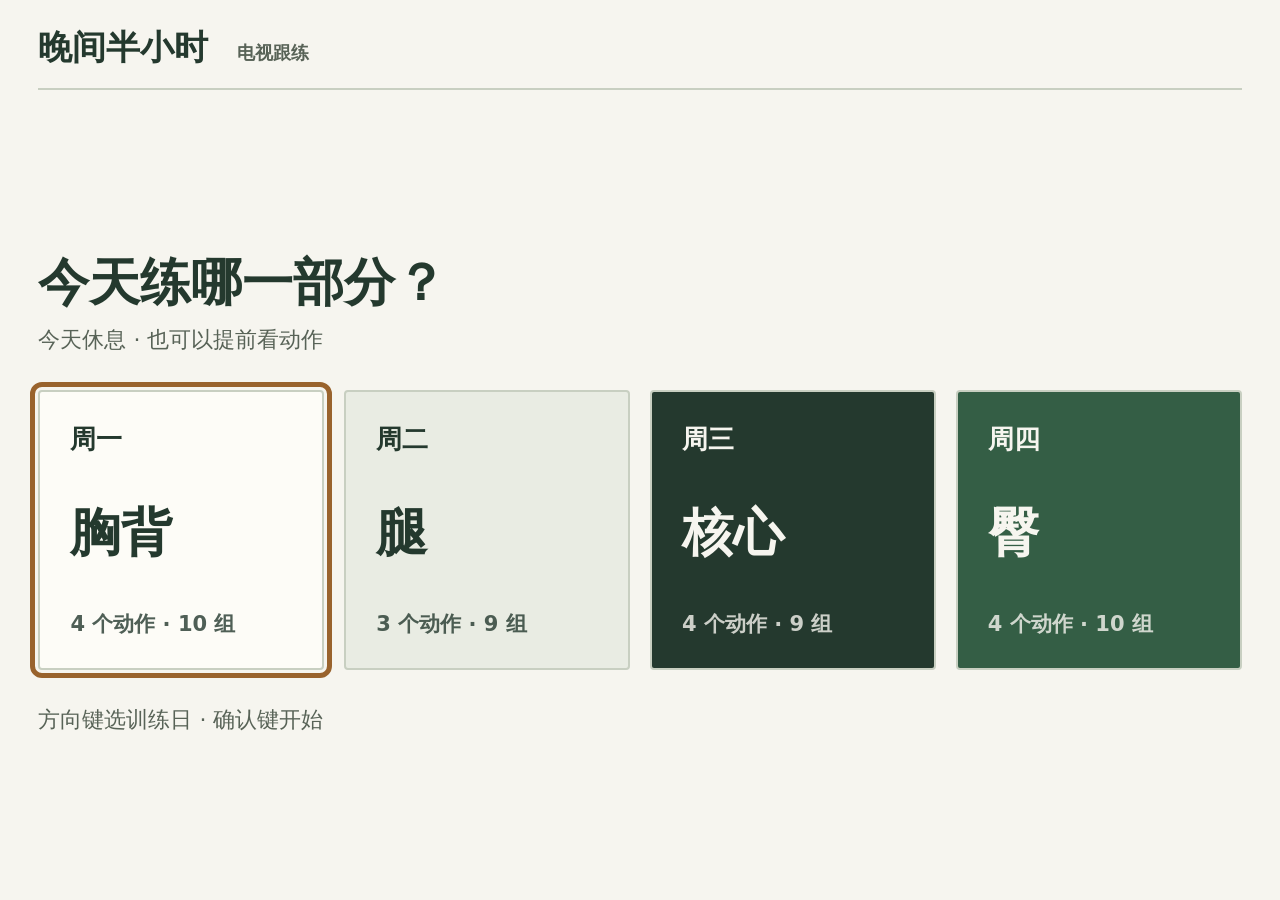
==== tv/index.html @ 26e9beb6 "Add TV workout site for Vercel deployment" ====
<!doctype html>
<html lang="zh-CN">
<head>
  <meta charset="utf-8">
  <meta name="viewport" content="width=device-width, initial-scale=1">
  <meta name="description" content="lola 的电视训练教学：遥控器操作、动态示范与同屏动作步骤。">
  <title>电视跟练 · 晚间半小时</title>
  <link rel="stylesheet" href="tokens.css">
  <link rel="stylesheet" href="tv.css">
  <script defer src="plan.js"></script>
  <script defer src="coaching.js"></script>
  <script defer src="tv-data.js"></script>
  <script defer src="tv.js"></script>
</head>
<body>
  <div class="tv-shell">
    <header class="tv-header"><div id="tv-brand" class="tv-brand">晚间半小时 <span>电视跟练</span></div><div id="tv-header-lesson" class="tv-lesson-heading" hidden><div><p id="tv-position"></p><h1 id="tv-action-name"></h1><p id="tv-dose"></p></div><div class="tv-clock"><strong id="tv-session-time">30:00</strong><span id="tv-session-stage">5 分钟热身起步</span></div></div><button id="tv-home-button" hidden>选择训练日</button></header>
    <main id="tv-main">
      <section id="tv-home" aria-labelledby="tv-home-title">
        <div class="tv-home-intro"><h1 id="tv-home-title">今天练哪一部分？</h1><p id="tv-today"></p></div>
        <div id="tv-days" class="tv-days" aria-label="选择训练日"></div>
        <p class="tv-home-bottom">方向键选训练日 · 确认键开始</p>
      </section>
      <section id="tv-lesson" hidden aria-labelledby="tv-action-name">
        <section class="tv-routine" aria-label="热身和放松"><button id="tv-warmup" class="tv-routine-tab">今日热身</button><button id="tv-cooldown" class="tv-routine-tab">今日放松</button><div id="tv-routine-content" class="tv-routine-content" hidden></div></section>
        <div id="tv-follow-panel" class="tv-follow-panel" role="status"><strong id="tv-follow-main">准备跟练</strong><span id="tv-follow-detail">每次约 4 秒；倒计时是节奏提示，不检测动作。</span><button id="tv-follow-toggle" class="tv-primary">开始自动跟练</button><button id="tv-follow-skip" hidden>跳过本阶段</button></div>
        <div class="tv-stage">
          <div class="tv-demonstration"><div id="tv-media" class="tv-media"></div><p id="tv-media-status" role="status"></p><div class="tv-media-caption"><span id="tv-media-credit"></span><span id="tv-media-quality"></span></div></div>
          <section class="tv-instruction" aria-labelledby="tv-guide-title"><div class="tv-page-heading"><h2 id="tv-guide-title">动作要领</h2></div><div id="tv-guide" tabindex="0" aria-label="动作步骤，可用方向键滚动"><ol id="tv-steps"></ol><div class="tv-cues"><p id="tv-equipment"></p><p id="tv-load"></p><p id="tv-mistakes"></p></div></div></section>
        </div>
        <div class="tv-controls" aria-label="跟练控制"><button id="tv-previous">上一动作</button><button id="tv-play" class="tv-primary">播放示范</button><button id="tv-next">下一动作</button><button id="tv-complete">本组完成</button><button id="tv-rest">休息 60 秒</button><button id="tv-session">开始 30 分钟</button></div>
      </section>
    </main>
    <section id="tv-rest-panel" class="tv-overlay" hidden role="dialog" aria-modal="true" aria-labelledby="tv-rest-title"><div class="tv-rest-content"><h2 id="tv-rest-title">缓一缓，恢复呼吸。</h2><strong id="tv-rest-time">60</strong><p id="tv-rest-note">秒 · 感觉准备好再开始下一组</p><div class="tv-rest-actions"><button id="tv-rest-continue" class="tv-primary">结束休息</button><button id="tv-rest-90">改为 90 秒</button><button id="tv-rest-undo" hidden>撤回本组</button></div><p>倒计时结束后也不会自动开始动作。</p></div></section>
    <div id="tv-notice" class="tv-notice" role="status" hidden></div>
    <noscript>此页面需要浏览器启用 JavaScript。若 ES 只显示文件内容，请选择“用浏览器打开”完整文件夹中的 tv.html。</noscript>
  </div>
</body>
</html>
---- tv/tokens.css ----
:root {
  --color-paper: #f6f5ef;
  --color-surface: #fdfcf7;
  --color-paper-2: #e9ece3;
  --color-ink: #24392e;
  --color-muted: #586357;
  --color-accent: #345e45;
  --color-accent-ink: #fdfcf7;
  --color-rule: #c8cfc1;
  --color-focus: #99632d;
  --color-error: #92352d;
  --color-error-paper: #f7e9e1;
  --color-shadow: #24392e18;
  --color-backdrop: #18251fcc;
  --color-transparent: transparent;
  --font-display: 'Songti SC', 'STSong', 'Noto Serif CJK SC', Georgia, serif;
  --font-body: 'PingFang SC', 'Microsoft YaHei', system-ui, sans-serif;
  --font-mono: 'SFMono-Regular', Consolas, monospace;
  --space-xs: 4px; --space-sm: 8px; --space-md: 16px; --space-lg: 24px; --space-xl: 32px; --space-2xl: 48px; --space-3xl: 64px;
  --text-sm: 12px; --text-base: 14px; --text-md: 16px; --text-lg: 22px; --text-xl: 30px;
  --radius-sm: 4px; --radius-md: 8px;
  --rule-width: 1px;
  --dur-fast: 140ms; --ease-out: ease-out;
}
---- tv/tv.css ----
/* Hallmark · TV training dashboard · existing Garden palette
 * pre-emit critique: P5 H5 E4 S5 R5 V4
 */
*{box-sizing:border-box}
html,body{margin:0;min-height:100%;overflow-x:clip;background:var(--color-paper);color:var(--color-ink)}
body{font-family:var(--font-body);font-size:22px;line-height:1.45}
[hidden]{display:none!important}
button{appearance:none;display:inline-flex;align-items:center;justify-content:center;min-height:58px;padding:10px 20px;border:2px solid var(--color-rule);border-radius:var(--radius-sm);background:var(--color-surface);color:var(--color-ink);font:600 20px var(--font-body);white-space:nowrap;cursor:pointer}
button:focus-visible,#tv-guide:focus-visible{outline:5px solid var(--color-focus);outline-offset:3px}
button:active{background:var(--color-paper-2)}button:disabled{opacity:.45;cursor:default}
.tv-primary{border-color:var(--color-accent);background:var(--color-accent);color:var(--color-accent-ink)}
.tv-primary:active{background:var(--color-ink);color:var(--color-paper)}
h1,h2,p{margin:0}h1,h2{overflow-wrap:anywhere;font-style:normal}
.tv-shell{height:100vh;min-height:650px;max-width:2400px;margin:auto;padding:22px 3vw;display:flex;flex-direction:column;gap:16px}
.tv-header{min-height:68px;display:flex;align-items:center;justify-content:space-between;gap:24px;border-bottom:2px solid var(--color-rule);padding-bottom:14px}
.tv-brand{font:600 34px var(--font-display);white-space:nowrap}.tv-brand span{font:600 18px var(--font-body);margin-left:20px;color:var(--color-muted)}.tv-header button{min-height:52px}
#tv-main{flex:1;min-height:0;display:flex;flex-direction:column}
#tv-home{flex:1;display:flex;flex-direction:column;justify-content:center;gap:34px}
.tv-home-intro h1{font:600 clamp(38px,4vw,72px) var(--font-display)}.tv-home-intro p{margin-top:6px;font-size:clamp(22px,1.7vw,30px);color:var(--color-muted)}
.tv-days{display:grid;grid-template-columns:repeat(4,minmax(0,1fr));gap:20px}
.tv-day{min-height:280px;display:flex;flex-direction:column;align-items:flex-start;justify-content:space-between;padding:30px;background:var(--color-surface);text-align:left;white-space:normal}
.tv-day:nth-child(2){background:var(--color-paper-2)}.tv-day:nth-child(3){background:var(--color-ink);color:var(--color-paper)}.tv-day:nth-child(4){background:var(--color-accent);color:var(--color-paper)}
.tv-day span{font-size:26px}.tv-day strong{font:600 clamp(42px,4vw,72px) var(--font-display)}.tv-day .tv-day-meta{font-size:21px;opacity:.8}.tv-day[aria-current=true]{border:5px solid var(--color-focus)}
.tv-home-bottom{font-size:22px;color:var(--color-muted)}
#tv-lesson{flex:1;min-height:0;display:flex;flex-direction:column;gap:16px}
.tv-lesson-heading{flex:1;min-width:0;display:flex;justify-content:space-between;align-items:center;gap:24px}.tv-lesson-heading>div:first-child{min-width:0}
#tv-position{font-size:20px;color:var(--color-muted)}#tv-action-name{font:600 clamp(38px,3.7vw,64px) var(--font-display);line-height:1.15;margin:2px 0}#tv-dose{font-size:24px;font-weight:600}
.tv-clock{display:flex;flex-direction:column;text-align:right;flex:none}.tv-clock strong{font:700 clamp(42px,3.6vw,64px) var(--font-mono);font-variant-numeric:tabular-nums;line-height:1}.tv-clock span{font-size:18px;color:var(--color-muted)}
.tv-stage{flex:1;min-height:0;display:grid;grid-template-columns:minmax(0,.9fr) minmax(0,1.1fr);gap:24px}
.tv-demonstration{min-height:0;min-width:0;display:flex;flex-direction:column;background:var(--color-ink);padding:12px}.tv-media{flex:1;min-height:0;display:flex;align-items:center;justify-content:center;overflow:hidden;background:var(--color-ink);color:var(--color-paper)}
.tv-media img,.tv-media video{display:block;width:100%;height:100%;max-height:100%;object-fit:contain}.tv-media img.tv-low-resolution{width:auto;height:100%;max-height:440px;object-fit:contain}
#tv-media-status{min-height:24px;padding-top:5px;font-size:16px;color:var(--color-paper)}#tv-media-status[data-error=true]{color:var(--color-error-paper)}
.tv-media-caption{display:flex;justify-content:space-between;gap:12px;font-size:13px;color:var(--color-paper);opacity:.75}.tv-media-caption span{overflow-wrap:anywhere}
.tv-instruction{min-width:0;min-height:0;display:flex;flex-direction:column;background:var(--color-surface);border:2px solid var(--color-rule);padding:18px 22px;gap:10px}
.tv-page-heading{display:flex;justify-content:space-between;align-items:center;gap:12px;border-bottom:2px solid var(--color-rule);padding-bottom:9px}.tv-page-heading h2{font:600 30px var(--font-display)}#tv-variant{min-height:46px;font-size:17px;padding:6px 14px}
#tv-guide{flex:1;min-height:0;overflow-y:auto;scrollbar-width:auto;overflow-wrap:anywhere;padding:2px 6px 4px 3px}
#tv-steps{list-style:none;counter-reset:step;margin:0;padding:0;display:grid;gap:12px}#tv-steps li{counter-increment:step;position:relative;padding-left:46px;font-size:clamp(22px,1.5vw,29px);line-height:1.35}
#tv-steps li::before{content:counter(step);position:absolute;left:0;top:1px;width:32px;height:32px;border-radius:50%;display:grid;place-items:center;background:var(--color-accent);color:var(--color-accent-ink);font:700 19px var(--font-body)}
.tv-cues{margin-top:14px;padding-top:12px;border-top:2px solid var(--color-rule);display:grid;gap:8px}.tv-cues p{font-size:clamp(18px,1.2vw,23px);line-height:1.36}#tv-equipment{font-weight:700}#tv-mistakes{color:var(--color-error)}
.tv-controls{display:grid;grid-template-columns:repeat(6,minmax(0,1fr));gap:12px}.tv-controls button{min-width:0;min-height:64px;padding:8px;font-size:20px}
.tv-overlay{position:fixed;inset:0;z-index:10;display:flex;align-items:center;justify-content:center;padding:24px;background:var(--color-backdrop)}
.tv-rest-content{width:min(760px,100%);padding:38px;background:var(--color-surface);color:var(--color-ink);text-align:center;border-radius:var(--radius-md)}.tv-rest-content h2{font:600 40px var(--font-display)}.tv-rest-content>strong{display:block;font:700 112px var(--font-mono);margin:10px 0}.tv-rest-content>p{font-size:20px;color:var(--color-muted)}.tv-rest-actions{display:flex;justify-content:center;flex-wrap:wrap;gap:18px;margin:25px 0}
.tv-notice{position:fixed;left:8%;right:8%;top:90px;z-index:20;padding:18px;background:var(--color-ink);color:var(--color-paper);font-size:22px;border-radius:var(--radius-sm)}
@media(hover:hover){button:not(:disabled):hover{border-color:var(--color-focus)}}
@media(max-width:1100px){.tv-shell{height:auto;min-height:100vh}.tv-stage{grid-template-columns:minmax(0,1fr)}.tv-media{height:350px;flex:auto}.tv-days{grid-template-columns:repeat(2,minmax(0,1fr))}.tv-day{min-height:220px}.tv-controls{grid-template-columns:repeat(3,minmax(0,1fr))}#tv-guide{max-height:none;overflow:visible}}
@media(max-width:600px){.tv-shell{padding:16px;gap:14px}.tv-header{flex-wrap:wrap}.tv-brand{font-size:24px}.tv-brand span{display:none}.tv-header button{min-height:44px;font-size:16px;order:1}.tv-lesson-heading{flex-basis:100%;order:2;align-items:flex-start}.tv-home-intro h1{font-size:34px}.tv-home-intro p{font-size:18px}.tv-days{gap:10px}.tv-day{min-height:150px;padding:16px}.tv-day span{font-size:17px}.tv-day strong{font-size:32px}.tv-day .tv-day-meta{font-size:14px}.tv-home-bottom{font-size:16px}.tv-clock strong{font-size:30px}.tv-clock span{font-size:12px}#tv-position{font-size:15px}#tv-action-name{font-size:28px}#tv-dose{font-size:16px}.tv-media{height:260px}.tv-instruction{padding:14px}.tv-page-heading h2{font-size:24px}#tv-steps li{font-size:21px}.tv-cues p{font-size:17px}.tv-controls{grid-template-columns:repeat(2,minmax(0,1fr))}.tv-controls button{font-size:17px;min-height:50px}.tv-rest-content{padding:20px}.tv-rest-content h2{font-size:26px}.tv-rest-content>strong{font-size:76px}}
@media(min-width:1101px) and (max-height:760px){.tv-shell{min-height:560px;padding-top:12px;padding-bottom:12px;gap:10px}.tv-header{min-height:50px;padding-bottom:8px}.tv-brand{font-size:27px}.tv-lesson-heading{padding-bottom:6px}#tv-position{font-size:16px}#tv-action-name{font-size:32px}#tv-dose{font-size:19px}.tv-clock strong{font-size:34px}.tv-clock span{font-size:14px}.tv-stage{gap:14px}.tv-instruction{padding:10px 14px;gap:6px}.tv-page-heading{padding-bottom:5px}.tv-page-heading h2{font-size:23px}#tv-steps{gap:7px}#tv-steps li{font-size:20px;line-height:1.28;padding-left:36px}#tv-steps li::before{width:26px;height:26px;font-size:15px}.tv-cues{margin-top:7px;padding-top:6px;gap:4px}.tv-cues p{font-size:16px;line-height:1.3}.tv-controls button{min-height:48px;font-size:17px}#tv-media-status{font-size:14px}}
@media(prefers-reduced-motion:reduce){*{scroll-behavior:auto!important;transition:none!important;animation:none!important}}

.tv-routine{display:flex;gap:12px;flex-wrap:wrap}.tv-routine-tab{min-height:52px;padding:8px 18px;font-size:20px}.tv-routine-content{flex-basis:100%;display:grid;grid-template-columns:repeat(4,minmax(0,1fr));gap:10px}.tv-routine-card{border:2px solid var(--color-rule);background:var(--color-surface);padding:12px;min-width:0}.tv-routine-card strong{font-size:20px;display:block}.tv-routine-card p{font-size:17px;line-height:1.3}.tv-routine-card span{font-weight:700}.tv-routine-icon{display:inline-flex;align-items:center;justify-content:center;width:46px;height:46px;border-radius:50%;background:var(--color-accent);color:var(--color-accent-ink);font-size:26px;margin-bottom:5px}.tv-follow-panel{display:flex;align-items:center;gap:14px;flex-wrap:wrap;padding:10px 16px;background:#dbe8dc;border:2px solid var(--color-rule)}.tv-follow-panel strong{font-size:30px}.tv-follow-panel span{font-size:18px;flex:1;min-width:210px}.tv-follow-panel button{min-height:52px;padding:6px 18px;font-size:18px}@media(max-width:1100px){.tv-routine-content{grid-template-columns:repeat(2,minmax(0,1fr))}}@media(max-width:600px){.tv-routine-content{grid-template-columns:1fr}.tv-follow-panel strong{font-size:25px}}

.tv-routine-open .tv-stage{display:none}
.tv-routine-content{grid-template-columns:repeat(4,minmax(0,1fr))}
.tv-routine-card{display:flex;flex-direction:column;gap:5px;min-height:0}
.tv-routine-media{display:block;width:min(100%,180px);height:180px;object-fit:contain;align-self:center;background:#fff}
.tv-routine-card strong{font-size:23px}
.tv-routine-card p{font-size:19px;flex:1}
.tv-routine-card small{display:block;font-size:13px;color:var(--color-muted);line-height:1.2}
.tv-routine-error{color:var(--color-error);font-size:16px!important}
.tv-breath-guide{width:min(100%,180px);height:180px;align-self:center;display:grid;place-items:center;position:relative;font-size:17px;color:var(--color-ink)}
.tv-breath-guide::before{content:'';position:absolute;width:85px;height:85px;border:6px solid var(--color-accent);border-radius:50%;animation:tv-breathe 6s ease-in-out infinite}
.tv-breath-guide span{position:relative;background:var(--color-surface);padding:3px}
@keyframes tv-breathe{50%{transform:scale(1.5)}}
@media(max-width:1100px){.tv-routine-content{grid-template-columns:repeat(2,minmax(0,1fr))}}
@media(max-width:600px){.tv-routine-content{grid-template-columns:1fr}.tv-routine-card{min-height:0}.tv-routine-media,.tv-breath-guide{height:160px}}
@media(prefers-reduced-motion:reduce){.tv-breath-guide::before{animation:none}}
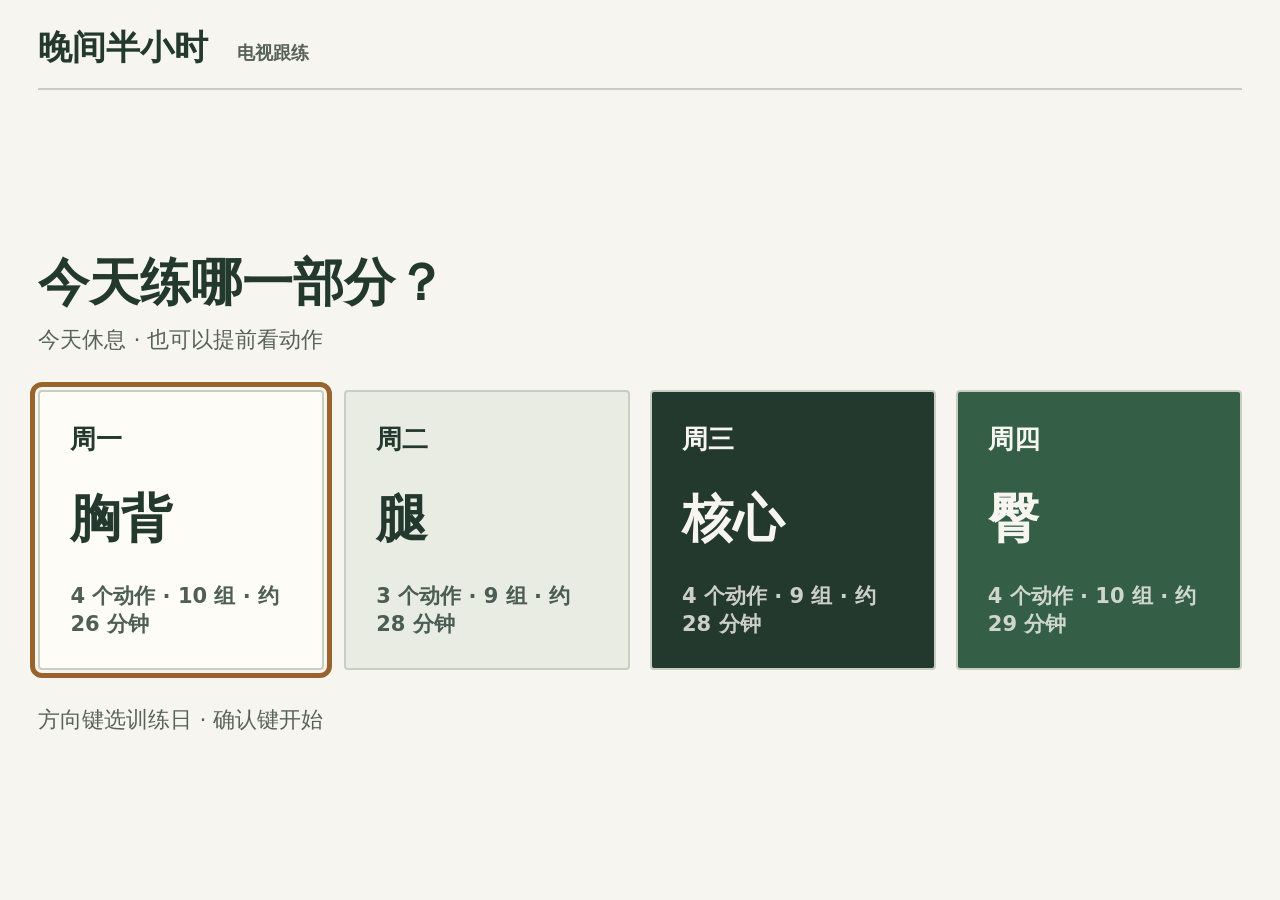
==== commit 6ffad6a1: "Count fifteen reps with paced ring and shorter rests" ====
--- a/tv/index.html
+++ b/tv/index.html
@@ -14,7 +14,7 @@
 </head>
 <body>
   <div class="tv-shell">
-    <header class="tv-header"><div id="tv-brand" class="tv-brand">晚间半小时 <span>电视跟练</span></div><div id="tv-header-lesson" class="tv-lesson-heading" hidden><div><p id="tv-position"></p><h1 id="tv-action-name"></h1><p id="tv-dose"></p></div><div class="tv-clock"><strong id="tv-session-time">30:00</strong><span id="tv-session-stage">5 分钟热身起步</span></div></div><button id="tv-home-button" hidden>选择训练日</button></header>
+    <header class="tv-header"><div id="tv-brand" class="tv-brand">晚间半小时 <span>电视跟练</span></div><div id="tv-header-lesson" class="tv-lesson-heading" hidden><div><p id="tv-position"></p><h1 id="tv-action-name"></h1><p id="tv-dose"></p></div><div class="tv-clock"><strong id="tv-session-time">30:00</strong><span id="tv-session-stage">5 分钟热身起步</span></div></div><div id="tv-follow-orb" class="tv-follow-orb" hidden aria-live="off"><span id="tv-follow-phase">动作</span><strong id="tv-follow-count">1</strong><span id="tv-follow-progress">/ 15</span></div><button id="tv-home-button" hidden>选择训练日</button></header>
     <main id="tv-main">
       <section id="tv-home" aria-labelledby="tv-home-title">
         <div class="tv-home-intro"><h1 id="tv-home-title">今天练哪一部分？</h1><p id="tv-today"></p></div>
@@ -23,17 +23,17 @@
       </section>
       <section id="tv-lesson" hidden aria-labelledby="tv-action-name">
         <section class="tv-routine" aria-label="热身和放松"><button id="tv-warmup" class="tv-routine-tab">今日热身</button><button id="tv-cooldown" class="tv-routine-tab">今日放松</button><div id="tv-routine-content" class="tv-routine-content" hidden></div></section>
-        <div id="tv-follow-panel" class="tv-follow-panel" role="status"><strong id="tv-follow-main">准备跟练</strong><span id="tv-follow-detail">每次约 4 秒；倒计时是节奏提示，不检测动作。</span><button id="tv-follow-toggle" class="tv-primary">开始自动跟练</button><button id="tv-follow-skip" hidden>跳过本阶段</button></div>
+        <div id="tv-follow-panel" class="tv-follow-panel"><button id="tv-follow-toggle" class="tv-primary">开始自动跟练</button><button id="tv-follow-skip" hidden>跳过本阶段</button><span class="tv-follow-hint">圆心数次数，外环走 5 秒；计时不检测实际完成。</span></div>
         <div class="tv-stage">
           <div class="tv-demonstration"><div id="tv-media" class="tv-media"></div><p id="tv-media-status" role="status"></p><div class="tv-media-caption"><span id="tv-media-credit"></span><span id="tv-media-quality"></span></div></div>
           <section class="tv-instruction" aria-labelledby="tv-guide-title"><div class="tv-page-heading"><h2 id="tv-guide-title">动作要领</h2></div><div id="tv-guide" tabindex="0" aria-label="动作步骤，可用方向键滚动"><ol id="tv-steps"></ol><div class="tv-cues"><p id="tv-equipment"></p><p id="tv-load"></p><p id="tv-mistakes"></p></div></div></section>
         </div>
-        <div class="tv-controls" aria-label="跟练控制"><button id="tv-previous">上一动作</button><button id="tv-play" class="tv-primary">播放示范</button><button id="tv-next">下一动作</button><button id="tv-complete">本组完成</button><button id="tv-rest">休息 60 秒</button><button id="tv-session">开始 30 分钟</button></div>
+        <div class="tv-controls" aria-label="跟练控制"><button id="tv-previous">上一动作</button><button id="tv-play" class="tv-primary">播放示范</button><button id="tv-next">下一动作</button><button id="tv-complete">本组完成</button><button id="tv-rest">休息 30 秒</button><button id="tv-session">开始 30 分钟</button></div>
       </section>
     </main>
-    <section id="tv-rest-panel" class="tv-overlay" hidden role="dialog" aria-modal="true" aria-labelledby="tv-rest-title"><div class="tv-rest-content"><h2 id="tv-rest-title">缓一缓，恢复呼吸。</h2><strong id="tv-rest-time">60</strong><p id="tv-rest-note">秒 · 感觉准备好再开始下一组</p><div class="tv-rest-actions"><button id="tv-rest-continue" class="tv-primary">结束休息</button><button id="tv-rest-90">改为 90 秒</button><button id="tv-rest-undo" hidden>撤回本组</button></div><p>倒计时结束后也不会自动开始动作。</p></div></section>
+    <section id="tv-rest-panel" class="tv-overlay" hidden role="dialog" aria-modal="true" aria-labelledby="tv-rest-title"><div class="tv-rest-content"><h2 id="tv-rest-title">缓一缓，恢复呼吸。</h2><strong id="tv-rest-time">30</strong><p id="tv-rest-note">秒 · 感觉准备好再开始下一组</p><div class="tv-rest-actions"><button id="tv-rest-continue" class="tv-primary">结束休息</button><button id="tv-rest-90">改为 90 秒</button><button id="tv-rest-undo" hidden>撤回本组</button></div><p>手动休息结束后，确认准备好再继续。</p></div></section>
     <div id="tv-notice" class="tv-notice" role="status" hidden></div>
-    <noscript>此页面需要浏览器启用 JavaScript。若 ES 只显示文件内容，请选择“用浏览器打开”完整文件夹中的 tv.html。</noscript>
+    <noscript>此页面需要浏览器启用 JavaScript。请在支持 JavaScript 的电视浏览器中打开网页。</noscript>
   </div>
 </body>
 </html>
--- a/tv/tv.css
+++ b/tv/tv.css
@@ -50,6 +50,15 @@
 .tv-routine{display:flex;gap:12px;flex-wrap:wrap}.tv-routine-tab{min-height:52px;padding:8px 18px;font-size:20px}.tv-routine-content{flex-basis:100%;display:grid;grid-template-columns:repeat(4,minmax(0,1fr));gap:10px}.tv-routine-card{border:2px solid var(--color-rule);background:var(--color-surface);padding:12px;min-width:0}.tv-routine-card strong{font-size:20px;display:block}.tv-routine-card p{font-size:17px;line-height:1.3}.tv-routine-card span{font-weight:700}.tv-routine-icon{display:inline-flex;align-items:center;justify-content:center;width:46px;height:46px;border-radius:50%;background:var(--color-accent);color:var(--color-accent-ink);font-size:26px;margin-bottom:5px}.tv-follow-panel{display:flex;align-items:center;gap:14px;flex-wrap:wrap;padding:10px 16px;background:#dbe8dc;border:2px solid var(--color-rule)}.tv-follow-panel strong{font-size:30px}.tv-follow-panel span{font-size:18px;flex:1;min-width:210px}.tv-follow-panel button{min-height:52px;padding:6px 18px;font-size:18px}@media(max-width:1100px){.tv-routine-content{grid-template-columns:repeat(2,minmax(0,1fr))}}@media(max-width:600px){.tv-routine-content{grid-template-columns:1fr}.tv-follow-panel strong{font-size:25px}}
 
 .tv-routine-open .tv-stage{display:none}
+.tv-header #tv-home-button{order:1}
+.tv-follow-orb{order:2;flex:none;position:relative;width:112px;height:112px;border-radius:50%;background:var(--color-accent);background:conic-gradient(var(--color-focus) var(--ring-angle,360deg),var(--color-rule) 0);color:var(--color-paper);display:flex;flex-direction:column;align-items:center;justify-content:center;text-align:center;line-height:1}
+.tv-follow-orb::before{content:'';position:absolute;inset:9px;border-radius:50%;background:var(--color-accent)}
+.tv-follow-orb strong{position:relative;font:700 51px var(--font-mono);font-variant-numeric:tabular-nums;margin:3px 0}
+.tv-follow-orb span{position:relative;font-size:15px;font-weight:700}
+.tv-follow-orb[data-mode=rest]::before{background:var(--color-ink)}
+.tv-follow-orb[data-paused=true]{opacity:.65}
+.tv-follow-panel{min-height:70px}
+.tv-follow-hint{margin-left:auto;font-size:19px!important;flex:0 1 auto!important;min-width:0!important}
 .tv-routine-content{grid-template-columns:repeat(4,minmax(0,1fr))}
 .tv-routine-card{display:flex;flex-direction:column;gap:5px;min-height:0}
 .tv-routine-media{display:block;width:min(100%,180px);height:180px;object-fit:contain;align-self:center;background:#fff}
@@ -63,4 +72,6 @@
 @keyframes tv-breathe{50%{transform:scale(1.5)}}
 @media(max-width:1100px){.tv-routine-content{grid-template-columns:repeat(2,minmax(0,1fr))}}
 @media(max-width:600px){.tv-routine-content{grid-template-columns:1fr}.tv-routine-card{min-height:0}.tv-routine-media,.tv-breath-guide{height:160px}}
+@media(max-width:600px){.tv-follow-orb{width:84px;height:84px}.tv-follow-orb::before{inset:6px}.tv-follow-orb strong{font-size:36px}.tv-follow-orb span{font-size:11px}.tv-follow-hint{flex-basis:100%!important;margin-left:0}}
+@media(max-width:600px){.tv-header-lesson-open{display:grid;grid-template-columns:minmax(0,1fr) auto;align-items:start}.tv-header-lesson-open #tv-home-button{grid-column:1;grid-row:1;justify-self:start}.tv-header-lesson-open .tv-follow-orb{grid-column:2;grid-row:1;justify-self:end}.tv-header-lesson-open .tv-lesson-heading{grid-column:1/-1;grid-row:2;min-width:0}}
 @media(prefers-reduced-motion:reduce){.tv-breath-guide::before{animation:none}}
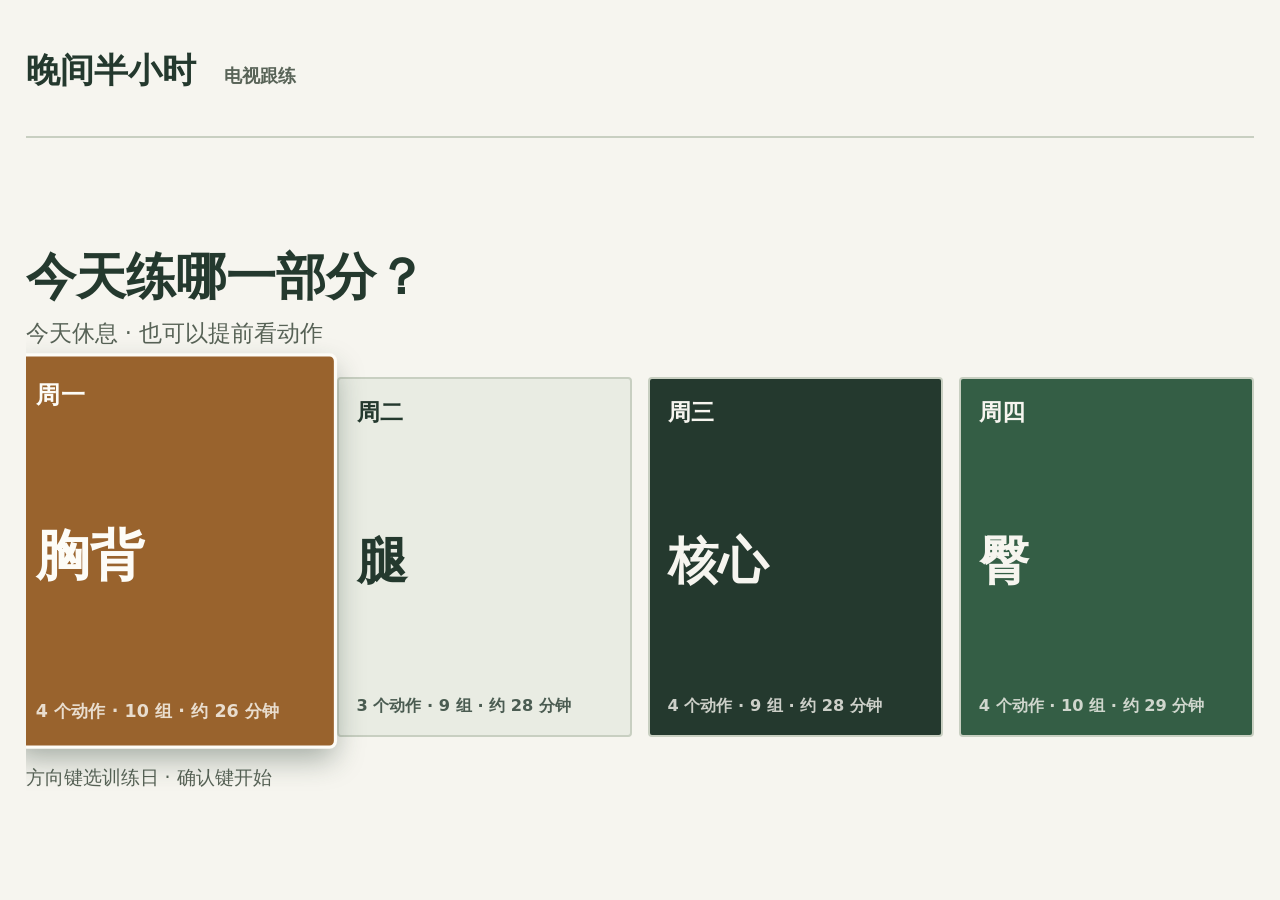
==== commit 60fbbb5d: "Keep TV follow timer visible and strengthen remote focus" ====
--- a/tv/index.html
+++ b/tv/index.html
@@ -14,7 +14,7 @@
 </head>
 <body>
   <div class="tv-shell">
-    <header class="tv-header"><div id="tv-brand" class="tv-brand">晚间半小时 <span>电视跟练</span></div><div id="tv-header-lesson" class="tv-lesson-heading" hidden><div><p id="tv-position"></p><h1 id="tv-action-name"></h1><p id="tv-dose"></p></div><div class="tv-clock"><strong id="tv-session-time">30:00</strong><span id="tv-session-stage">5 分钟热身起步</span></div></div><div id="tv-follow-orb" class="tv-follow-orb" hidden aria-live="off"><span id="tv-follow-phase">动作</span><strong id="tv-follow-count">1</strong><span id="tv-follow-progress">/ 15</span></div><button id="tv-home-button" hidden>选择训练日</button></header>
+    <header class="tv-header"><div id="tv-brand" class="tv-brand">晚间半小时 <span>电视跟练</span></div><div id="tv-header-lesson" class="tv-lesson-heading" hidden><div><p id="tv-position"></p><h1 id="tv-action-name"></h1><p id="tv-dose"></p></div><div class="tv-clock"><strong id="tv-session-time">30:00</strong><span id="tv-session-stage">5 分钟热身起步</span></div></div><div id="tv-follow-orb" class="tv-follow-orb" hidden aria-live="off"><svg class="tv-follow-ring" viewBox="0 0 100 100" aria-hidden="true"><circle class="tv-follow-ring-track" cx="50" cy="50" r="44"></circle><circle id="tv-follow-ring-progress" class="tv-follow-ring-progress" cx="50" cy="50" r="44"></circle></svg><span id="tv-follow-phase">动作</span><strong id="tv-follow-count">1</strong><span id="tv-follow-progress">/ 15</span></div><button id="tv-home-button" hidden>选择训练日</button></header>
     <main id="tv-main">
       <section id="tv-home" aria-labelledby="tv-home-title">
         <div class="tv-home-intro"><h1 id="tv-home-title">今天练哪一部分？</h1><p id="tv-today"></p></div>
@@ -23,12 +23,12 @@
       </section>
       <section id="tv-lesson" hidden aria-labelledby="tv-action-name">
         <section class="tv-routine" aria-label="热身和放松"><button id="tv-warmup" class="tv-routine-tab">今日热身</button><button id="tv-cooldown" class="tv-routine-tab">今日放松</button><div id="tv-routine-content" class="tv-routine-content" hidden></div></section>
-        <div id="tv-follow-panel" class="tv-follow-panel"><button id="tv-follow-toggle" class="tv-primary">开始自动跟练</button><button id="tv-follow-skip" hidden>跳过本阶段</button><span class="tv-follow-hint">圆心数次数，外环走 5 秒；计时不检测实际完成。</span></div>
+        <div id="tv-follow-panel" class="tv-follow-panel"><button id="tv-follow-toggle" class="tv-primary">开始自动跟练</button><button id="tv-follow-skip" hidden>跳过本阶段</button></div>
         <div class="tv-stage">
           <div class="tv-demonstration"><div id="tv-media" class="tv-media"></div><p id="tv-media-status" role="status"></p><div class="tv-media-caption"><span id="tv-media-credit"></span><span id="tv-media-quality"></span></div></div>
           <section class="tv-instruction" aria-labelledby="tv-guide-title"><div class="tv-page-heading"><h2 id="tv-guide-title">动作要领</h2></div><div id="tv-guide" tabindex="0" aria-label="动作步骤，可用方向键滚动"><ol id="tv-steps"></ol><div class="tv-cues"><p id="tv-equipment"></p><p id="tv-load"></p><p id="tv-mistakes"></p></div></div></section>
         </div>
-        <div class="tv-controls" aria-label="跟练控制"><button id="tv-previous">上一动作</button><button id="tv-play" class="tv-primary">播放示范</button><button id="tv-next">下一动作</button><button id="tv-complete">本组完成</button><button id="tv-rest">休息 30 秒</button><button id="tv-session">开始 30 分钟</button></div>
+        <div class="tv-controls" aria-label="跟练控制"><button id="tv-previous">上一动作</button><button id="tv-next">下一动作</button><button id="tv-complete">本组完成</button><button id="tv-rest">休息 30 秒</button><button id="tv-session">开始 30 分钟</button></div>
       </section>
     </main>
     <section id="tv-rest-panel" class="tv-overlay" hidden role="dialog" aria-modal="true" aria-labelledby="tv-rest-title"><div class="tv-rest-content"><h2 id="tv-rest-title">缓一缓，恢复呼吸。</h2><strong id="tv-rest-time">30</strong><p id="tv-rest-note">秒 · 感觉准备好再开始下一组</p><div class="tv-rest-actions"><button id="tv-rest-continue" class="tv-primary">结束休息</button><button id="tv-rest-90">改为 90 秒</button><button id="tv-rest-undo" hidden>撤回本组</button></div><p>手动休息结束后，确认准备好再继续。</p></div></section>
--- a/tv/tokens.css
+++ b/tv/tokens.css
@@ -11,6 +11,7 @@
   --color-error: #92352d;
   --color-error-paper: #f7e9e1;
   --color-shadow: #24392e18;
+  --color-shadow-strong: #24392e66;
   --color-backdrop: #18251fcc;
   --color-transparent: transparent;
   --font-display: 'Songti SC', 'STSong', 'Noto Serif CJK SC', Georgia, serif;
--- a/tv/tv.css
+++ b/tv/tv.css
@@ -29,7 +29,7 @@
 .tv-stage{flex:1;min-height:0;display:grid;grid-template-columns:minmax(0,.9fr) minmax(0,1.1fr);gap:24px}
 .tv-demonstration{min-height:0;min-width:0;display:flex;flex-direction:column;background:var(--color-ink);padding:12px}.tv-media{flex:1;min-height:0;display:flex;align-items:center;justify-content:center;overflow:hidden;background:var(--color-ink);color:var(--color-paper)}
 .tv-media img,.tv-media video{display:block;width:100%;height:100%;max-height:100%;object-fit:contain}.tv-media img.tv-low-resolution{width:auto;height:100%;max-height:440px;object-fit:contain}
-#tv-media-status{min-height:24px;padding-top:5px;font-size:16px;color:var(--color-paper)}#tv-media-status[data-error=true]{color:var(--color-error-paper)}
+#tv-media-status{min-height:24px;padding-top:5px;font-size:16px;color:var(--color-paper)}#tv-media-status:empty{display:none}#tv-media-status[data-error=true]{color:var(--color-error-paper)}
 .tv-media-caption{display:flex;justify-content:space-between;gap:12px;font-size:13px;color:var(--color-paper);opacity:.75}.tv-media-caption span{overflow-wrap:anywhere}
 .tv-instruction{min-width:0;min-height:0;display:flex;flex-direction:column;background:var(--color-surface);border:2px solid var(--color-rule);padding:18px 22px;gap:10px}
 .tv-page-heading{display:flex;justify-content:space-between;align-items:center;gap:12px;border-bottom:2px solid var(--color-rule);padding-bottom:9px}.tv-page-heading h2{font:600 30px var(--font-display)}#tv-variant{min-height:46px;font-size:17px;padding:6px 14px}
@@ -37,7 +37,7 @@
 #tv-steps{list-style:none;counter-reset:step;margin:0;padding:0;display:grid;gap:12px}#tv-steps li{counter-increment:step;position:relative;padding-left:46px;font-size:clamp(22px,1.5vw,29px);line-height:1.35}
 #tv-steps li::before{content:counter(step);position:absolute;left:0;top:1px;width:32px;height:32px;border-radius:50%;display:grid;place-items:center;background:var(--color-accent);color:var(--color-accent-ink);font:700 19px var(--font-body)}
 .tv-cues{margin-top:14px;padding-top:12px;border-top:2px solid var(--color-rule);display:grid;gap:8px}.tv-cues p{font-size:clamp(18px,1.2vw,23px);line-height:1.36}#tv-equipment{font-weight:700}#tv-mistakes{color:var(--color-error)}
-.tv-controls{display:grid;grid-template-columns:repeat(6,minmax(0,1fr));gap:12px}.tv-controls button{min-width:0;min-height:64px;padding:8px;font-size:20px}
+.tv-controls{display:grid;grid-template-columns:repeat(5,minmax(0,1fr));gap:12px}.tv-controls button{min-width:0;min-height:64px;padding:8px;font-size:20px}
 .tv-overlay{position:fixed;inset:0;z-index:10;display:flex;align-items:center;justify-content:center;padding:24px;background:var(--color-backdrop)}
 .tv-rest-content{width:min(760px,100%);padding:38px;background:var(--color-surface);color:var(--color-ink);text-align:center;border-radius:var(--radius-md)}.tv-rest-content h2{font:600 40px var(--font-display)}.tv-rest-content>strong{display:block;font:700 112px var(--font-mono);margin:10px 0}.tv-rest-content>p{font-size:20px;color:var(--color-muted)}.tv-rest-actions{display:flex;justify-content:center;flex-wrap:wrap;gap:18px;margin:25px 0}
 .tv-notice{position:fixed;left:8%;right:8%;top:90px;z-index:20;padding:18px;background:var(--color-ink);color:var(--color-paper);font-size:22px;border-radius:var(--radius-sm)}
@@ -47,7 +47,7 @@
 @media(min-width:1101px) and (max-height:760px){.tv-shell{min-height:560px;padding-top:12px;padding-bottom:12px;gap:10px}.tv-header{min-height:50px;padding-bottom:8px}.tv-brand{font-size:27px}.tv-lesson-heading{padding-bottom:6px}#tv-position{font-size:16px}#tv-action-name{font-size:32px}#tv-dose{font-size:19px}.tv-clock strong{font-size:34px}.tv-clock span{font-size:14px}.tv-stage{gap:14px}.tv-instruction{padding:10px 14px;gap:6px}.tv-page-heading{padding-bottom:5px}.tv-page-heading h2{font-size:23px}#tv-steps{gap:7px}#tv-steps li{font-size:20px;line-height:1.28;padding-left:36px}#tv-steps li::before{width:26px;height:26px;font-size:15px}.tv-cues{margin-top:7px;padding-top:6px;gap:4px}.tv-cues p{font-size:16px;line-height:1.3}.tv-controls button{min-height:48px;font-size:17px}#tv-media-status{font-size:14px}}
 @media(prefers-reduced-motion:reduce){*{scroll-behavior:auto!important;transition:none!important;animation:none!important}}
 
-.tv-routine{display:flex;gap:12px;flex-wrap:wrap}.tv-routine-tab{min-height:52px;padding:8px 18px;font-size:20px}.tv-routine-content{flex-basis:100%;display:grid;grid-template-columns:repeat(4,minmax(0,1fr));gap:10px}.tv-routine-card{border:2px solid var(--color-rule);background:var(--color-surface);padding:12px;min-width:0}.tv-routine-card strong{font-size:20px;display:block}.tv-routine-card p{font-size:17px;line-height:1.3}.tv-routine-card span{font-weight:700}.tv-routine-icon{display:inline-flex;align-items:center;justify-content:center;width:46px;height:46px;border-radius:50%;background:var(--color-accent);color:var(--color-accent-ink);font-size:26px;margin-bottom:5px}.tv-follow-panel{display:flex;align-items:center;gap:14px;flex-wrap:wrap;padding:10px 16px;background:#dbe8dc;border:2px solid var(--color-rule)}.tv-follow-panel strong{font-size:30px}.tv-follow-panel span{font-size:18px;flex:1;min-width:210px}.tv-follow-panel button{min-height:52px;padding:6px 18px;font-size:18px}@media(max-width:1100px){.tv-routine-content{grid-template-columns:repeat(2,minmax(0,1fr))}}@media(max-width:600px){.tv-routine-content{grid-template-columns:1fr}.tv-follow-panel strong{font-size:25px}}
+.tv-routine{display:flex;gap:12px;flex-wrap:wrap}.tv-routine-tab{min-height:52px;padding:8px 18px;font-size:20px}.tv-routine-content{flex-basis:100%;display:grid;grid-template-columns:repeat(4,minmax(0,1fr));gap:10px}.tv-routine-card{border:2px solid var(--color-rule);background:var(--color-surface);padding:12px;min-width:0}.tv-routine-card strong{font-size:20px;display:block}.tv-routine-card p{font-size:17px;line-height:1.3}.tv-routine-card span{font-weight:700}.tv-routine-icon{display:inline-flex;align-items:center;justify-content:center;width:46px;height:46px;border-radius:50%;background:var(--color-accent);color:var(--color-accent-ink);font-size:26px;margin-bottom:5px}.tv-follow-panel{display:flex;align-items:center;gap:10px;flex-wrap:nowrap;padding:5px 8px;background:#dbe8dc;border:2px solid var(--color-rule)}.tv-follow-panel button{flex:1 1 0;max-width:300px;min-width:0;min-height:50px;padding:5px 10px;font-size:18px;white-space:nowrap}@media(max-width:1100px){.tv-routine-content{grid-template-columns:repeat(2,minmax(0,1fr))}}@media(max-width:600px){.tv-routine-content{grid-template-columns:1fr}}
 
 .tv-routine-open .tv-stage{display:none}
 .tv-header #tv-home-button{order:1}
@@ -57,8 +57,7 @@
 .tv-follow-orb span{position:relative;font-size:15px;font-weight:700}
 .tv-follow-orb[data-mode=rest]::before{background:var(--color-ink)}
 .tv-follow-orb[data-paused=true]{opacity:.65}
-.tv-follow-panel{min-height:70px}
-.tv-follow-hint{margin-left:auto;font-size:19px!important;flex:0 1 auto!important;min-width:0!important}
+.tv-follow-panel{min-height:62px}
 .tv-routine-content{grid-template-columns:repeat(4,minmax(0,1fr))}
 .tv-routine-card{display:flex;flex-direction:column;gap:5px;min-height:0}
 .tv-routine-media{display:block;width:min(100%,180px);height:180px;object-fit:contain;align-self:center;background:#fff}
@@ -72,6 +71,87 @@
 @keyframes tv-breathe{50%{transform:scale(1.5)}}
 @media(max-width:1100px){.tv-routine-content{grid-template-columns:repeat(2,minmax(0,1fr))}}
 @media(max-width:600px){.tv-routine-content{grid-template-columns:1fr}.tv-routine-card{min-height:0}.tv-routine-media,.tv-breath-guide{height:160px}}
-@media(max-width:600px){.tv-follow-orb{width:84px;height:84px}.tv-follow-orb::before{inset:6px}.tv-follow-orb strong{font-size:36px}.tv-follow-orb span{font-size:11px}.tv-follow-hint{flex-basis:100%!important;margin-left:0}}
+@media(max-width:600px){.tv-follow-orb{width:84px;height:84px}.tv-follow-orb::before{inset:6px}.tv-follow-orb strong{font-size:36px}.tv-follow-orb span{font-size:11px}.tv-follow-panel button{font-size:16px}}
 @media(max-width:600px){.tv-header-lesson-open{display:grid;grid-template-columns:minmax(0,1fr) auto;align-items:start}.tv-header-lesson-open #tv-home-button{grid-column:1;grid-row:1;justify-self:start}.tv-header-lesson-open .tv-follow-orb{grid-column:2;grid-row:1;justify-self:end}.tv-header-lesson-open .tv-lesson-heading{grid-column:1/-1;grid-row:2;min-width:0}}
 @media(prefers-reduced-motion:reduce){.tv-breath-guide::before{animation:none}}
+
+/* Hallmark · Sony TV 16:9 training canvas · pre-emit critique: P5 H5 E4 S5 R5 V4
+ * WebView may expose a 960×540 CSS viewport on a 1920×1080 panel.
+ */
+html,body{width:100%;height:100%;overflow:hidden}
+body{font-size:clamp(13px,2.1vh,23px)}
+.tv-shell{width:100%;height:100vh;min-height:0;max-width:none;padding:1.3vh 2vw;gap:1vh;overflow:hidden}
+.tv-header,.tv-header-lesson-open{height:14vh;max-height:150px;min-height:0;flex:none;display:flex;flex-wrap:nowrap;align-items:center;gap:1vw;padding-bottom:.7vh}
+.tv-header button{height:6.2vh;min-height:0;padding:.5vh 1.3vw;font-size:clamp(14px,2.1vh,23px)}
+.tv-lesson-heading{flex:1;min-height:0;min-width:0;gap:1vw}
+.tv-header-lesson-open .tv-lesson-heading{order:0;grid-column:auto;grid-row:auto;flex:1;flex-basis:0;align-items:center}
+.tv-header-lesson-open #tv-home-button{order:2;grid-column:auto;grid-row:auto}
+.tv-header-lesson-open .tv-follow-orb{order:3;grid-column:auto;grid-row:auto}
+#tv-position{font-size:clamp(13px,2.25vh,23px)}
+#tv-action-name{font-size:clamp(25px,4.5vh,50px);line-height:1.1;margin:0}
+#tv-dose{font-size:clamp(13px,2.35vh,26px);line-height:1.22}
+.tv-clock strong{font-size:clamp(26px,4.7vh,52px)}
+.tv-clock span{font-size:clamp(11px,1.8vh,20px)}
+.tv-follow-orb{position:fixed;top:1.7vh;right:2vw;z-index:5;width:10vh;height:10vh;min-width:54px;min-height:54px}
+.tv-follow-orb{background:var(--color-accent)}
+.tv-follow-ring{position:absolute;inset:0;width:100%;height:100%;z-index:2;overflow:visible;transform:rotate(-90deg)}
+.tv-follow-ring circle{fill:none;stroke-width:7}
+.tv-follow-ring-track{stroke:var(--color-rule)}
+.tv-follow-ring-progress{stroke:var(--color-focus);stroke-linecap:round;stroke-dasharray:276.46;stroke-dashoffset:0}
+.tv-follow-orb span,.tv-follow-orb strong{z-index:3}
+.tv-header-lesson-open #tv-home-button{margin-right:12vh}
+.tv-follow-orb::before{inset:.8vh}
+.tv-follow-orb strong{font-size:clamp(25px,4.5vh,50px)}
+.tv-follow-orb span{font-size:clamp(9px,1.25vh,15px)}
+#tv-main,#tv-lesson{min-height:0;overflow:hidden}
+#tv-lesson{gap:1vh}
+.tv-routine{flex:none;min-height:5.8vh;gap:.7vw;flex-wrap:nowrap}
+.tv-routine-tab{height:5.8vh;min-height:0;padding:.45vh 1.3vw;font-size:clamp(14px,2.1vh,23px)}
+.tv-follow-panel{flex:none;min-height:0;height:6.4vh;padding:.45vh .6vw;gap:.8vw}
+.tv-follow-panel button{height:5.1vh;min-height:0;max-width:none;flex:0 1 auto;padding:.3vh 1.3vw;font-size:clamp(14px,2.05vh,22px)}
+.tv-stage{flex:1;min-height:0;grid-template-columns:minmax(0,3fr) minmax(0,2fr);gap:1.1vw}
+.tv-demonstration{padding:.7vh;overflow:hidden}
+.tv-media{height:auto;flex:1 1 auto;min-height:0}
+.tv-media img.tv-low-resolution{height:100%;max-height:100%;max-width:100%}
+#tv-media-status{min-height:0;font-size:clamp(11px,1.5vh,17px)}
+.tv-media-caption{font-size:clamp(9px,1.25vh,15px);line-height:1.15}
+.tv-instruction{min-height:0;padding:1vh 1.1vw;gap:.5vh;border-width:1px;overflow:hidden}
+.tv-page-heading{padding-bottom:.45vh}
+.tv-page-heading h2{font-size:clamp(16px,2.45vh,28px)}
+#tv-guide{min-height:0;overflow-y:auto;padding:0 .25vw 0 0}
+#tv-steps{gap:.7vh}
+#tv-steps li{font-size:clamp(11px,1.72vh,19px);line-height:1.23;padding-left:clamp(23px,2.4vw,39px)}
+#tv-steps li::before{width:clamp(18px,2.1vh,27px);height:clamp(18px,2.1vh,27px);font-size:clamp(11px,1.55vh,18px)}
+.tv-cues{margin-top:.8vh;padding-top:.7vh;gap:.45vh;border-top-width:1px}
+.tv-cues p{font-size:clamp(10px,1.56vh,17px);line-height:1.23}
+.tv-guide-compact #tv-steps li{font-size:clamp(10px,1.55vh,17px);line-height:1.18}
+.tv-guide-compact .tv-cues p{font-size:clamp(9px,1.4vh,15px);line-height:1.18}
+.tv-guide-compact #tv-steps{gap:.35vh}
+.tv-controls{flex:none;display:grid;grid-template-columns:repeat(5,minmax(0,1fr));gap:.8vw}
+.tv-controls button{height:7vh;min-height:0;padding:.4vh .5vw;font-size:clamp(13px,2vh,22px)}
+.tv-routine-open .tv-routine{flex:1;min-height:0;display:grid;grid-template-columns:repeat(4,minmax(0,1fr));grid-template-rows:5.8vh minmax(0,1fr);align-items:start;gap:.8vh .8vw}
+.tv-routine-open .tv-routine-tab{justify-self:start}
+.tv-routine-open .tv-routine-content{grid-column:1/-1;min-height:0;height:100%;overflow:hidden;display:grid;grid-template-columns:repeat(4,minmax(0,1fr));gap:.8vw}
+.tv-routine-card{height:100%;min-height:0;overflow:hidden;padding:.7vh .65vw;gap:.5vh}
+.tv-routine-media,.tv-breath-guide{width:100%;height:22vh;min-height:0;max-height:230px;flex:none}
+.tv-routine-card strong{font-size:clamp(15px,2.15vh,24px);line-height:1.15}
+.tv-routine-card p{font-size:clamp(12px,1.8vh,20px);line-height:1.23;flex:0 1 auto}
+.tv-routine-card span{font-size:clamp(12px,1.9vh,21px)}
+.tv-routine-card small{font-size:clamp(9px,1.25vh,14px);line-height:1.12}
+.tv-routine-open .tv-controls{display:none}
+.tv-routine-open .tv-stage{display:none}
+button{position:relative;transition:transform 140ms ease-out,box-shadow 140ms ease-out,background-color 140ms ease-out,color 140ms ease-out}
+button:focus:not(:disabled),button:focus-visible:not(:disabled){z-index:2;outline:0;border-color:var(--color-focus);background:var(--color-focus);color:var(--color-accent-ink);transform:translateY(-.35vh) scale(1.045);box-shadow:0 0 0 2px var(--color-surface),0 .9vh 2vh var(--color-shadow-strong)}
+button.tv-remote-focused:not([disabled]){z-index:4;outline:0!important;border-color:var(--color-focus)!important;background:var(--color-focus)!important;color:var(--color-accent-ink)!important;transform:translateY(-6px) scale(1.08)!important;box-shadow:0 0 0 3px var(--color-surface),0 12px 28px var(--color-shadow-strong)!important}
+button:active:not(:disabled){transform:translateY(0) scale(.99);box-shadow:0 .25vh .7vh var(--color-shadow-strong)}
+#tv-guide:focus{outline:2px solid var(--color-focus);outline-offset:-2px}
+#tv-home{min-height:0;gap:3vh}
+.tv-home-intro h1{font-size:clamp(29px,5.5vh,65px)}
+.tv-home-intro p{font-size:clamp(14px,2.5vh,28px)}
+.tv-days{grid-template-columns:repeat(4,minmax(0,1fr));gap:1.2vw}
+.tv-day{min-height:0;height:40vh;padding:2vh 1.4vw}
+.tv-day span{font-size:clamp(15px,2.5vh,28px)}
+.tv-day strong{font-size:clamp(30px,5.6vh,64px)}
+.tv-day .tv-day-meta{font-size:clamp(11px,1.8vh,20px)}
+.tv-home-bottom{font-size:clamp(13px,2.1vh,23px)}
+@media(prefers-reduced-motion:reduce){button{transition:none}}
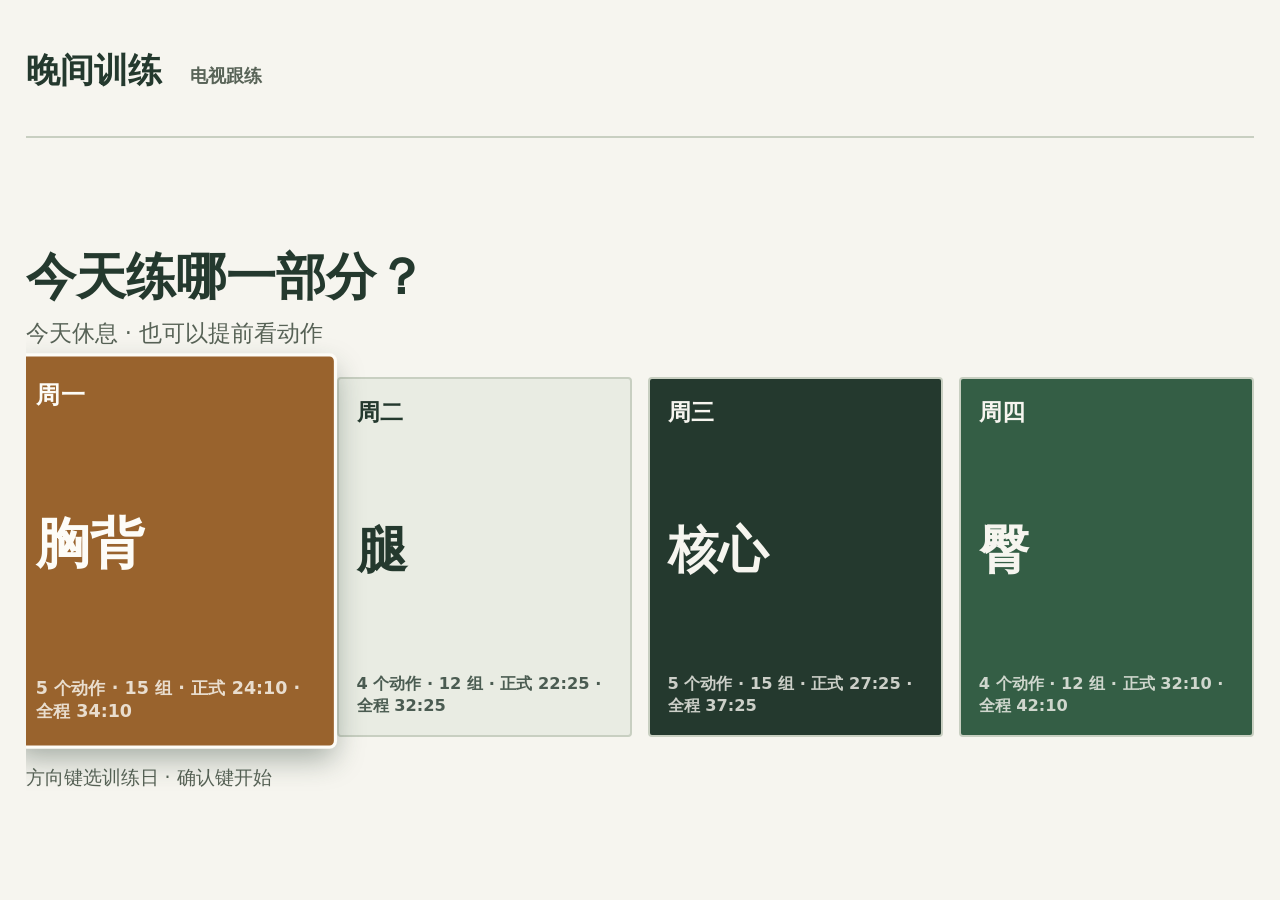
==== commit 9ddc4857: "Update offline TV workout preview for APK build" ====
--- a/tv/index.html
+++ b/tv/index.html
@@ -14,7 +14,7 @@
 </head>
 <body>
   <div class="tv-shell">
-    <header class="tv-header"><div id="tv-brand" class="tv-brand">晚间半小时 <span>电视跟练</span></div><div id="tv-header-lesson" class="tv-lesson-heading" hidden><div><p id="tv-position"></p><h1 id="tv-action-name"></h1><p id="tv-dose"></p></div><div class="tv-clock"><strong id="tv-session-time">30:00</strong><span id="tv-session-stage">5 分钟热身起步</span></div></div><div id="tv-follow-orb" class="tv-follow-orb" hidden aria-live="off"><svg class="tv-follow-ring" viewBox="0 0 100 100" aria-hidden="true"><circle class="tv-follow-ring-track" cx="50" cy="50" r="44"></circle><circle id="tv-follow-ring-progress" class="tv-follow-ring-progress" cx="50" cy="50" r="44"></circle></svg><span id="tv-follow-phase">动作</span><strong id="tv-follow-count">1</strong><span id="tv-follow-progress">/ 15</span></div><button id="tv-home-button" hidden>选择训练日</button></header>
+    <header class="tv-header"><div id="tv-brand" class="tv-brand">晚间训练 <span>电视跟练</span></div><div id="tv-header-lesson" class="tv-lesson-heading" hidden><div><p id="tv-position"></p><h1 id="tv-action-name"></h1><p id="tv-dose"></p></div><div class="tv-clock"><strong id="tv-session-time">00:00</strong><span id="tv-session-stage">计时尚未开始</span></div></div><div id="tv-follow-orb" class="tv-follow-orb" hidden aria-live="off"><svg class="tv-follow-ring" viewBox="0 0 100 100" aria-hidden="true"><circle class="tv-follow-ring-track" cx="50" cy="50" r="44"></circle><circle id="tv-follow-ring-progress" class="tv-follow-ring-progress" cx="50" cy="50" r="44"></circle></svg><strong id="tv-follow-count">60</strong></div><button id="tv-home-button" hidden>选择训练日</button></header>
     <main id="tv-main">
       <section id="tv-home" aria-labelledby="tv-home-title">
         <div class="tv-home-intro"><h1 id="tv-home-title">今天练哪一部分？</h1><p id="tv-today"></p></div>
@@ -22,13 +22,13 @@
         <p class="tv-home-bottom">方向键选训练日 · 确认键开始</p>
       </section>
       <section id="tv-lesson" hidden aria-labelledby="tv-action-name">
-        <section class="tv-routine" aria-label="热身和放松"><button id="tv-warmup" class="tv-routine-tab">今日热身</button><button id="tv-cooldown" class="tv-routine-tab">今日放松</button><div id="tv-routine-content" class="tv-routine-content" hidden></div></section>
-        <div id="tv-follow-panel" class="tv-follow-panel"><button id="tv-follow-toggle" class="tv-primary">开始自动跟练</button><button id="tv-follow-skip" hidden>跳过本阶段</button></div>
+        <section class="tv-routine" aria-label="计时、热身和放松"><button id="tv-session" class="tv-routine-tab tv-primary">计时开始</button><button id="tv-warmup" class="tv-routine-tab">今日热身 · 5 分钟</button><button id="tv-cooldown" class="tv-routine-tab">今日放松 · 5 分钟</button><div id="tv-routine-content" class="tv-routine-content" hidden></div></section>
+        <div id="tv-follow-panel" class="tv-follow-panel"><button id="tv-follow-toggle" class="tv-primary">开始自动跟练</button><button id="tv-follow-skip" hidden>跳过本阶段</button><span id="tv-follow-status" hidden></span></div>
         <div class="tv-stage">
           <div class="tv-demonstration"><div id="tv-media" class="tv-media"></div><p id="tv-media-status" role="status"></p><div class="tv-media-caption"><span id="tv-media-credit"></span><span id="tv-media-quality"></span></div></div>
           <section class="tv-instruction" aria-labelledby="tv-guide-title"><div class="tv-page-heading"><h2 id="tv-guide-title">动作要领</h2></div><div id="tv-guide" tabindex="0" aria-label="动作步骤，可用方向键滚动"><ol id="tv-steps"></ol><div class="tv-cues"><p id="tv-equipment"></p><p id="tv-load"></p><p id="tv-mistakes"></p></div></div></section>
         </div>
-        <div class="tv-controls" aria-label="跟练控制"><button id="tv-previous">上一动作</button><button id="tv-next">下一动作</button><button id="tv-complete">本组完成</button><button id="tv-rest">休息 30 秒</button><button id="tv-session">开始 30 分钟</button></div>
+        <div class="tv-controls" aria-label="跟练控制"><button id="tv-previous">上一动作</button><button id="tv-next">下一动作</button><button id="tv-complete">本组完成</button><button id="tv-rest">休息 35 秒</button></div>
       </section>
     </main>
     <section id="tv-rest-panel" class="tv-overlay" hidden role="dialog" aria-modal="true" aria-labelledby="tv-rest-title"><div class="tv-rest-content"><h2 id="tv-rest-title">缓一缓，恢复呼吸。</h2><strong id="tv-rest-time">30</strong><p id="tv-rest-note">秒 · 感觉准备好再开始下一组</p><div class="tv-rest-actions"><button id="tv-rest-continue" class="tv-primary">结束休息</button><button id="tv-rest-90">改为 90 秒</button><button id="tv-rest-undo" hidden>撤回本组</button></div><p>手动休息结束后，确认准备好再继续。</p></div></section>
--- a/tv/tv.css
+++ b/tv/tv.css
@@ -155,3 +155,22 @@
 .tv-day .tv-day-meta{font-size:clamp(11px,1.8vh,20px)}
 .tv-home-bottom{font-size:clamp(13px,2.1vh,23px)}
 @media(prefers-reduced-motion:reduce){button{transition:none}}
+
+/* The 60-second timer must remain legible on Sony's half-resolution CSS viewport. */
+.tv-follow-orb{width:13vh;height:13vh;min-width:72px;min-height:72px;top:.7vh;right:1.5vw}
+.tv-follow-orb strong{font-size:clamp(31px,5.4vh,60px);margin:0;letter-spacing:-.04em;line-height:1}
+.tv-follow-orb span{font-size:clamp(9px,1.45vh,17px);line-height:1.08}
+.tv-follow-orb::before{inset:1vh}
+.tv-header-lesson-open #tv-home-button{margin-right:14vh}
+.tv-routine-open .tv-routine{grid-template-columns:repeat(3,max-content) minmax(0,1fr);column-gap:.7vw;justify-content:start}
+.tv-routine-open .tv-routine-content{grid-column:1/-1}
+.tv-controls{grid-template-columns:repeat(4,minmax(0,1fr))}
+
+/* TV reading distance: keep steps legible while scrolling only the guide if needed. */
+#tv-steps li{font-size:clamp(14px,2.35vh,25px);line-height:1.29}
+.tv-cues p{font-size:clamp(12px,2.05vh,22px);line-height:1.27}
+.tv-guide-compact #tv-steps li{font-size:clamp(13px,2.15vh,23px);line-height:1.23}
+.tv-guide-compact .tv-cues p{font-size:clamp(12px,1.9vh,20px);line-height:1.22}
+.tv-follow-orb{justify-content:center}
+.tv-follow-orb strong{font-size:clamp(40px,7.4vh,78px);line-height:1.05}
+#tv-follow-status{font-size:clamp(12px,1.9vh,20px);font-weight:700;white-space:nowrap;color:var(--color-ink)}
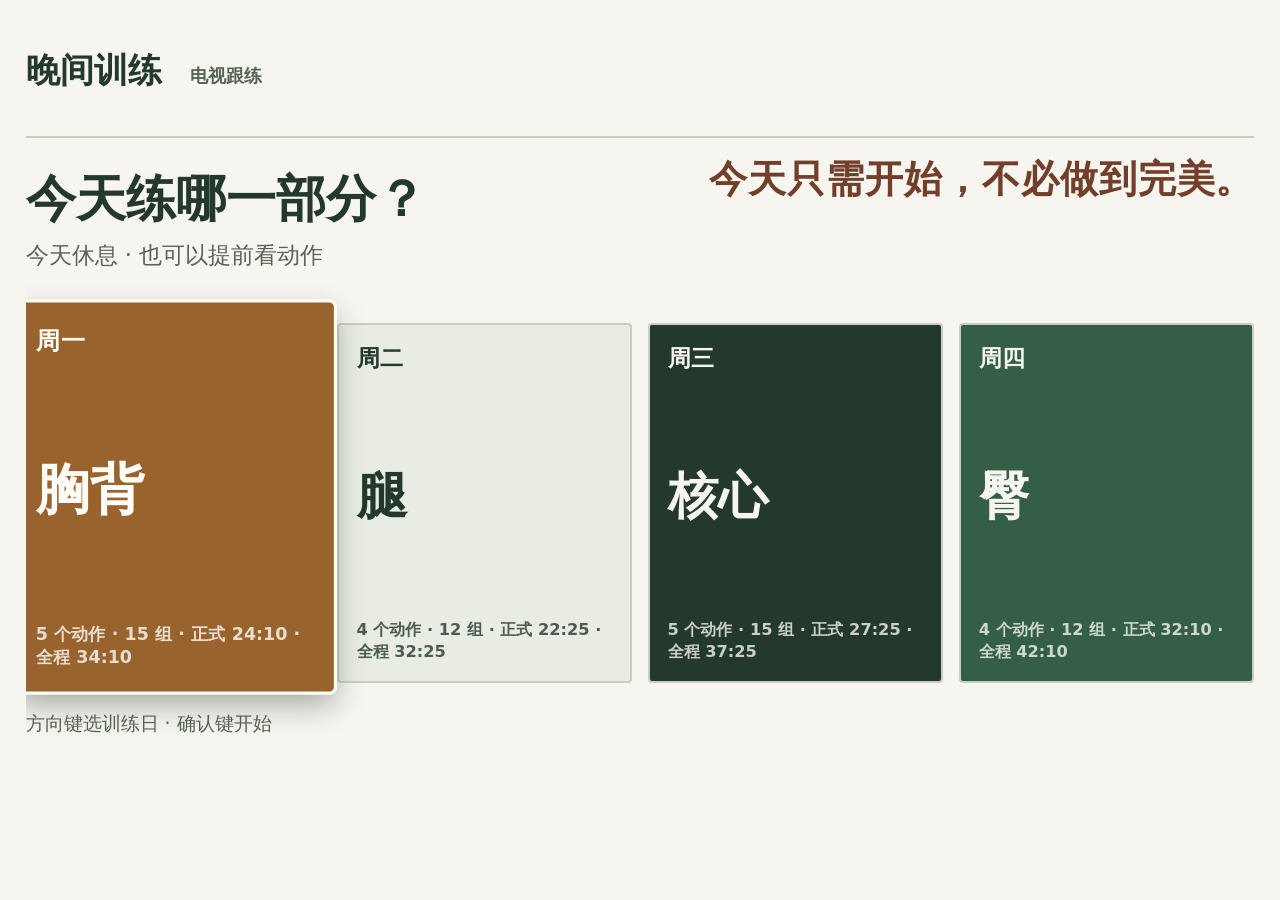
==== commit 19ab804c: "Update offline TV workout preview and media" ====
--- a/tv/index.html
+++ b/tv/index.html
@@ -14,10 +14,10 @@
 </head>
 <body>
   <div class="tv-shell">
-    <header class="tv-header"><div id="tv-brand" class="tv-brand">晚间训练 <span>电视跟练</span></div><div id="tv-header-lesson" class="tv-lesson-heading" hidden><div><p id="tv-position"></p><h1 id="tv-action-name"></h1><p id="tv-dose"></p></div><div class="tv-clock"><strong id="tv-session-time">00:00</strong><span id="tv-session-stage">计时尚未开始</span></div></div><div id="tv-follow-orb" class="tv-follow-orb" hidden aria-live="off"><svg class="tv-follow-ring" viewBox="0 0 100 100" aria-hidden="true"><circle class="tv-follow-ring-track" cx="50" cy="50" r="44"></circle><circle id="tv-follow-ring-progress" class="tv-follow-ring-progress" cx="50" cy="50" r="44"></circle></svg><strong id="tv-follow-count">60</strong></div><button id="tv-home-button" hidden>选择训练日</button></header>
+    <header class="tv-header"><div id="tv-brand" class="tv-brand">晚间训练 <span>电视跟练</span></div><div id="tv-header-lesson" class="tv-lesson-heading" hidden><div><p id="tv-position"></p><h1 id="tv-action-name"></h1><p id="tv-dose"></p></div><div class="tv-clock"><strong id="tv-session-time">00:00</strong><span id="tv-session-stage">计时尚未开始</span></div></div><div id="tv-follow-hud" class="tv-follow-hud" hidden><div id="tv-follow-orb" class="tv-follow-orb" aria-live="off"><svg class="tv-follow-ring" viewBox="0 0 100 100" aria-hidden="true"><circle class="tv-follow-ring-track" cx="50" cy="50" r="44"></circle><circle id="tv-follow-ring-progress" class="tv-follow-ring-progress" cx="50" cy="50" r="44"></circle></svg><strong id="tv-follow-count">60</strong></div><strong id="tv-follow-group" class="tv-follow-group">1/3</strong></div><button id="tv-home-button" hidden>选择训练日</button></header>
     <main id="tv-main">
       <section id="tv-home" aria-labelledby="tv-home-title">
-        <div class="tv-home-intro"><h1 id="tv-home-title">今天练哪一部分？</h1><p id="tv-today"></p></div>
+        <div class="tv-home-intro"><div class="tv-home-heading"><h1 id="tv-home-title">今天练哪一部分？</h1><p id="tv-today"></p></div><div class="tv-motto-panel"><p id="tv-motto" class="tv-motto" aria-live="polite"></p></div></div>
         <div id="tv-days" class="tv-days" aria-label="选择训练日"></div>
         <p class="tv-home-bottom">方向键选训练日 · 确认键开始</p>
       </section>
@@ -31,7 +31,7 @@
         <div class="tv-controls" aria-label="跟练控制"><button id="tv-previous">上一动作</button><button id="tv-next">下一动作</button><button id="tv-complete">本组完成</button><button id="tv-rest">休息 35 秒</button></div>
       </section>
     </main>
-    <section id="tv-rest-panel" class="tv-overlay" hidden role="dialog" aria-modal="true" aria-labelledby="tv-rest-title"><div class="tv-rest-content"><h2 id="tv-rest-title">缓一缓，恢复呼吸。</h2><strong id="tv-rest-time">30</strong><p id="tv-rest-note">秒 · 感觉准备好再开始下一组</p><div class="tv-rest-actions"><button id="tv-rest-continue" class="tv-primary">结束休息</button><button id="tv-rest-90">改为 90 秒</button><button id="tv-rest-undo" hidden>撤回本组</button></div><p>手动休息结束后，确认准备好再继续。</p></div></section>
+    <section id="tv-rest-panel" class="tv-overlay" hidden role="dialog" aria-modal="true" aria-labelledby="tv-rest-title"><div class="tv-rest-content"><h2 id="tv-rest-title">缓一缓，恢复呼吸。</h2><strong id="tv-rest-time">30</strong><p id="tv-rest-note">秒 · 感觉准备好再开始下一组</p><div id="tv-rest-next" class="tv-rest-next" hidden><div id="tv-rest-next-media"></div><p id="tv-rest-next-name"></p></div><div class="tv-rest-actions"><button id="tv-rest-continue" class="tv-primary">结束休息</button><button id="tv-rest-90">改为 90 秒</button><button id="tv-rest-undo" hidden>撤回本组</button></div><p>手动休息结束后，确认准备好再继续。</p></div></section>
     <div id="tv-notice" class="tv-notice" role="status" hidden></div>
     <noscript>此页面需要浏览器启用 JavaScript。请在支持 JavaScript 的电视浏览器中打开网页。</noscript>
   </div>
--- a/tv/tv.css
+++ b/tv/tv.css
@@ -174,3 +174,45 @@
 .tv-follow-orb{justify-content:center}
 .tv-follow-orb strong{font-size:clamp(40px,7.4vh,78px);line-height:1.05}
 #tv-follow-status{font-size:clamp(12px,1.9vh,20px);font-weight:700;white-space:nowrap;color:var(--color-ink)}
+
+/* Keep the title, return button and follow display in separate TV header areas. */
+.tv-header-lesson-open{height:17vh;max-height:none;display:grid;grid-template-columns:minmax(0,1fr) max-content;column-gap:1.5vw;padding-right:calc(16vh + 2.5vw);align-items:center}
+.tv-header-lesson-open .tv-lesson-heading{display:grid;grid-template-columns:minmax(0,1fr) max-content;column-gap:1.5vw;align-items:center;min-width:0}
+.tv-lesson-heading>div:first-child{min-width:0}
+#tv-position{font-size:clamp(11px,1.9vh,20px);line-height:1.12}
+#tv-action-name{font-size:clamp(22px,4vh,42px);line-height:1.1;white-space:nowrap;overflow:hidden;text-overflow:ellipsis}
+#tv-dose{font-size:clamp(11px,1.9vh,20px);line-height:1.16}
+.tv-clock strong{font-size:clamp(23px,4vh,44px)}
+.tv-clock span{font-size:clamp(10px,1.45vh,16px);white-space:nowrap}
+.tv-header-lesson-open #tv-home-button{margin:0;position:relative;z-index:3}
+.tv-follow-hud{position:fixed;top:.6vh;right:1.5vw;width:13vh;display:flex;flex-direction:column;align-items:center;z-index:5;line-height:1}
+.tv-follow-hud .tv-follow-orb{position:relative;top:auto;right:auto;width:12vh;height:12vh;min-width:65px;min-height:65px}
+.tv-follow-hud .tv-follow-orb strong{font-size:clamp(35px,6.3vh,70px)}
+.tv-follow-group{display:block;margin-top:.3vh;font:700 clamp(17px,3.15vh,34px) var(--font-mono);font-variant-numeric:tabular-nums;color:var(--color-accent);white-space:nowrap}
+.tv-rest-next{display:flex;align-items:center;justify-content:center;gap:1.5vw;margin:1vh auto;padding:.6vh 1vw;background:var(--color-paper-2);max-width:100%}
+.tv-rest-next>div{height:16vh;width:22vh;flex:none;background:var(--color-ink)}
+.tv-rest-next video,.tv-rest-next img{display:block;width:100%;height:100%;object-fit:contain}
+.tv-rest-next p{font-size:clamp(16px,2.8vh,30px);font-weight:700;text-align:left}
+.tv-rest-content{max-height:94vh;overflow:auto}
+
+.tv-motto{margin-top:1.4vh!important;color:var(--color-accent)!important;font-size:clamp(20px,3.8vh,42px)!important;font-weight:700;line-height:1.25;max-width:90vw}
+
+/* Home reminder sits beside the heading as a single prominent TV panel. */
+.tv-home-intro{display:grid;grid-template-columns:minmax(0,1fr) minmax(0,1fr);align-items:stretch;gap:2vw;min-height:17vh}
+.tv-home-heading{display:flex;flex-direction:column;justify-content:center;min-width:0}
+.tv-motto-panel{display:flex;flex-direction:column;justify-content:center;gap:.7vh;background:#713f2a;color:#fff8e9;border-radius:var(--radius-sm);padding:1.6vh 2vw;min-width:0}
+.tv-motto-panel>span{font-size:clamp(13px,1.9vh,22px);font-weight:700;letter-spacing:.12em;opacity:.8}
+.tv-home-intro .tv-motto{margin:0!important;color:#fff8e9!important;font:600 clamp(24px,4.2vh,47px)/1.22 var(--font-display)!important;max-width:none;letter-spacing:.025em}
+
+/* Quiet reminder aligned to the header rule. */
+#tv-home{justify-content:flex-start;padding-top:.6vh}
+.tv-home-intro{min-height:16vh;align-items:start}
+.tv-home-heading{justify-content:flex-start;padding-top:1.6vh}
+.tv-motto-panel{display:flex;justify-content:flex-start;align-items:flex-end;background:none;color:#713f2a;border-radius:0;padding:.4vh 0 0;min-height:0;text-align:right}
+.tv-home-intro .tv-motto{color:#713f2a!important;text-align:right;font-size:clamp(24px,4.2vh,47px)!important;line-height:1.25}
+
+/* Use measured guide space; prevent Android WebView font boosting. */
+html{-webkit-text-size-adjust:100%;text-size-adjust:100%}
+#tv-guide,#tv-guide *{-webkit-text-size-adjust:100%;text-size-adjust:100%}
+#tv-steps li,.tv-guide-compact #tv-steps li{font-size:var(--guide-step-size,18px);line-height:1.23}
+.tv-cues p,.tv-guide-compact .tv-cues p{font-size:var(--guide-cue-size,15px);line-height:1.23}
